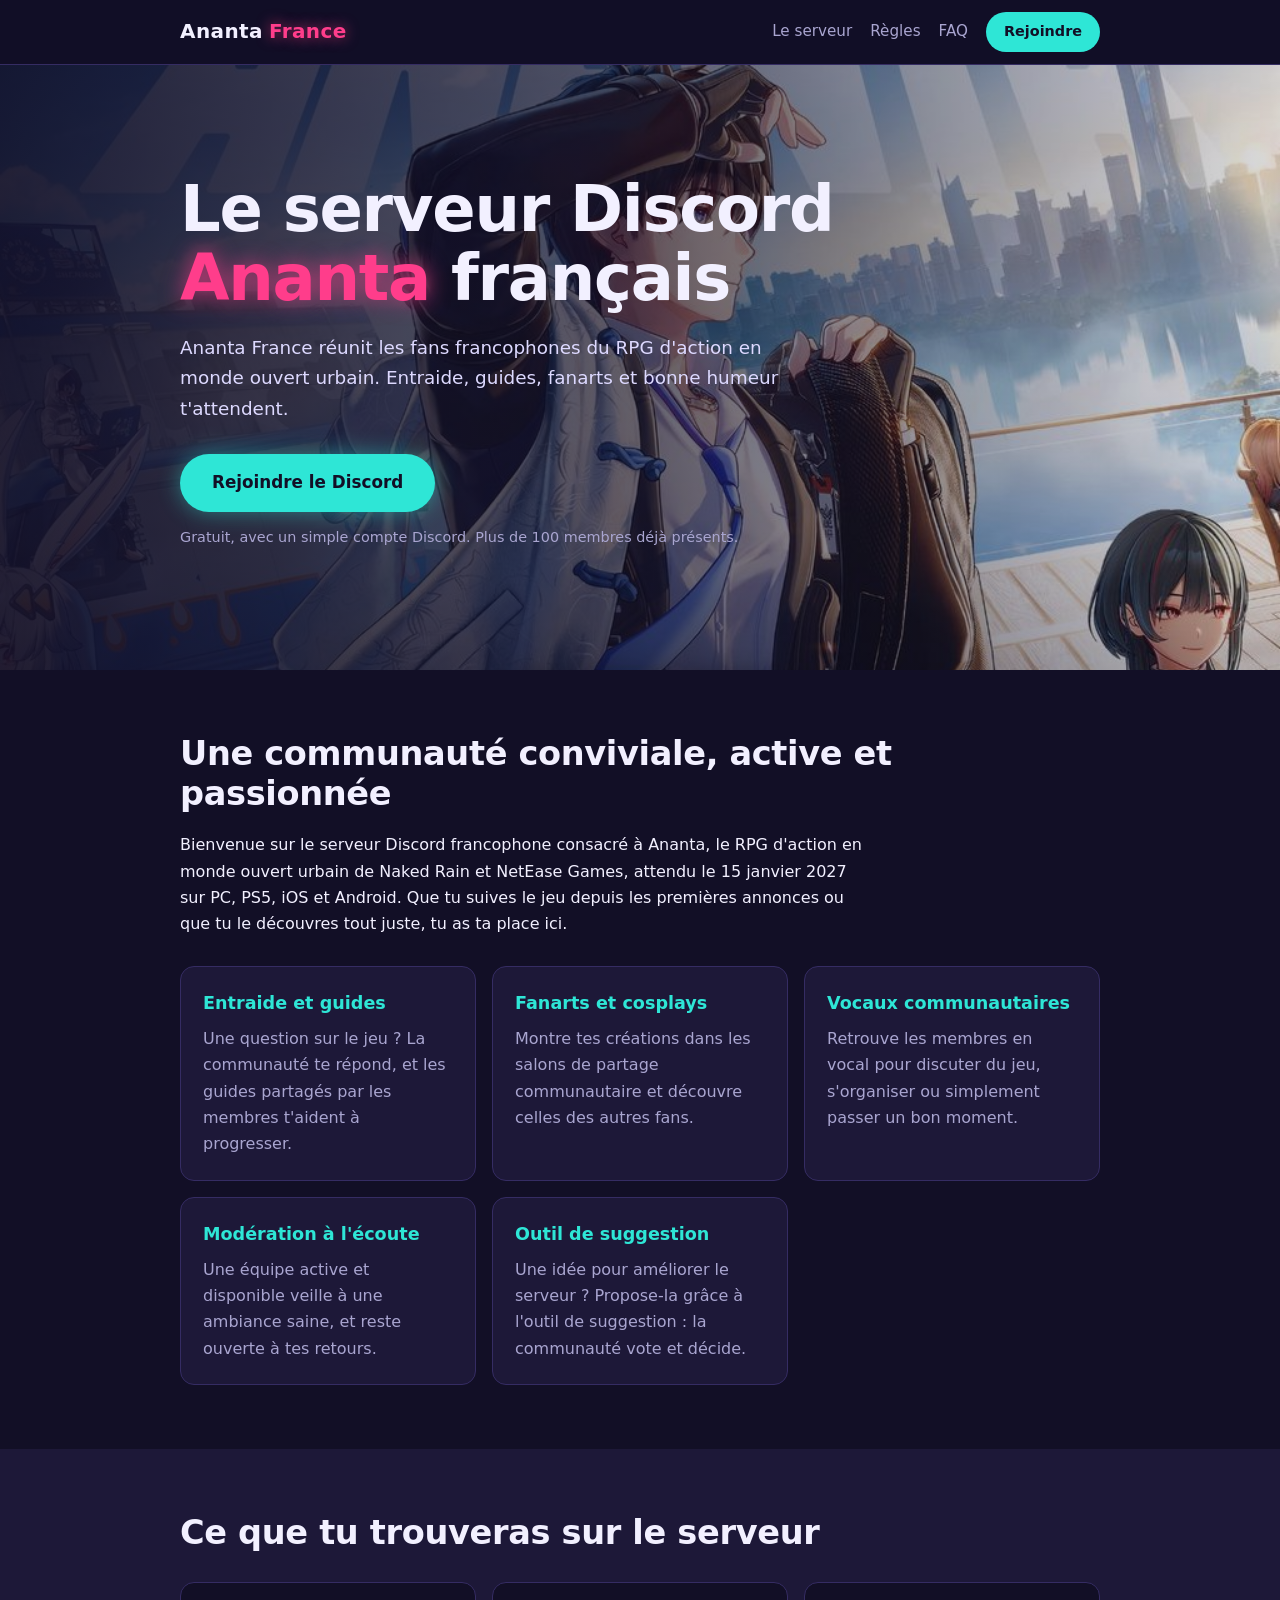
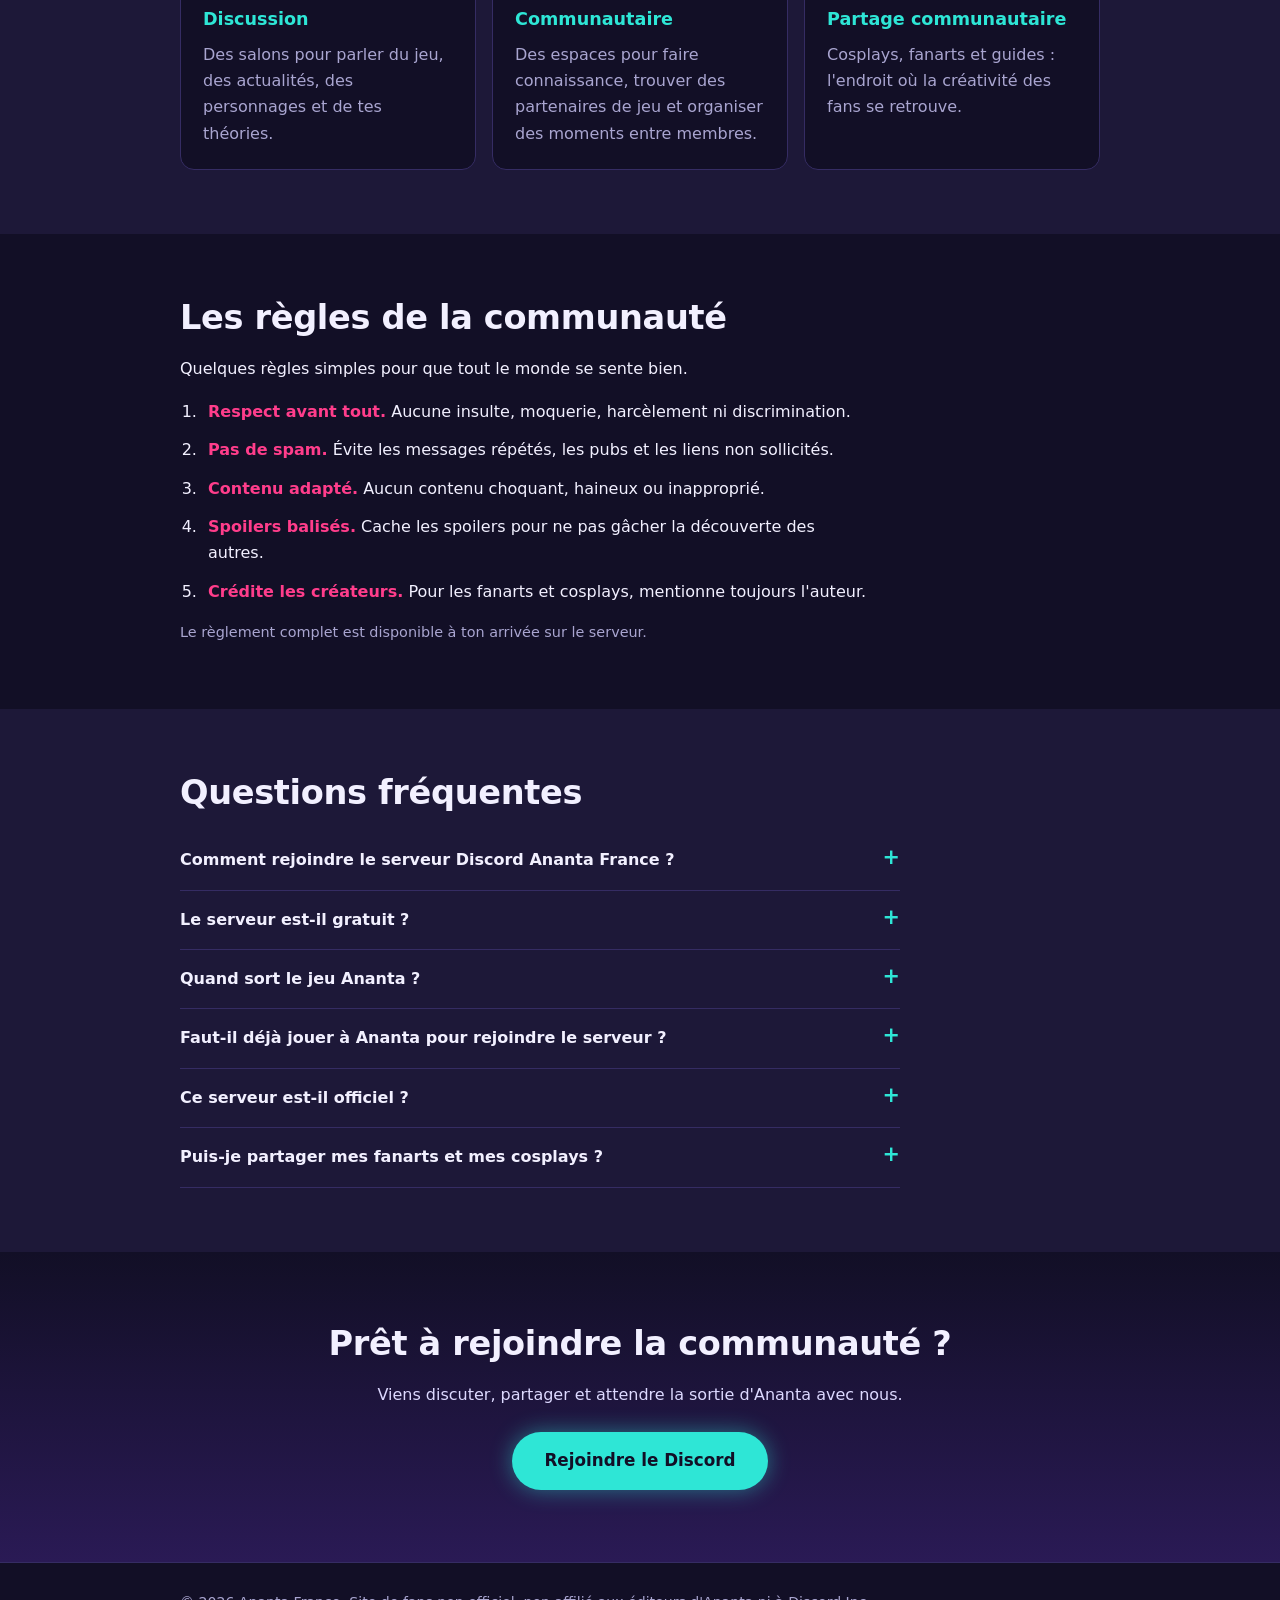
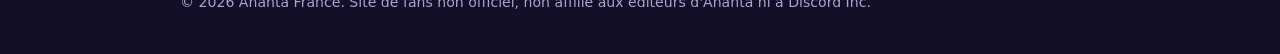
==== index.html @ fae31d38 "Add files via upload" ====
<!DOCTYPE html>
<html lang="fr">
<head>
<meta charset="utf-8">
<meta name="viewport" content="width=device-width, initial-scale=1">

<!-- SEO : si ton domaine n'est pas www.ananta-france.fr, remplace-le partout (index.html, sitemap.xml, robots.txt) -->
<title>Serveur Discord Ananta français : rejoins Ananta France</title>
<meta name="description" content="Ananta France, le serveur Discord francophone dédié au RPG Ananta : entraide, guides, fanarts, cosplay et vocaux. Rejoins plus de 100 fans gratuitement.">
<link rel="canonical" href="https://www.ananta-france.fr/">
<meta name="robots" content="index, follow">
<meta name="theme-color" content="#120f26">

<meta property="og:type" content="website">
<meta property="og:title" content="Serveur Discord Ananta français : Ananta France">
<meta property="og:description" content="La communauté francophone d'Ananta : entraide, guides, fanarts, cosplay et vocaux. Rejoins-nous sur Discord.">
<meta property="og:url" content="https://www.ananta-france.fr/">
<meta property="og:image" content="https://www.ananta-france.fr/image-partage.jpg">
<meta property="og:locale" content="fr_FR">
<meta name="twitter:card" content="summary_large_image">

<link rel="stylesheet" href="style.css">

<script type="application/ld+json">
{
  "@context": "https://schema.org",
  "@type": "WebSite",
  "name": "Ananta France",
  "url": "https://www.ananta-france.fr/",
  "inLanguage": "fr",
  "description": "Serveur Discord francophone de fans du jeu Ananta."
}
</script>
<script type="application/ld+json">
{
  "@context": "https://schema.org",
  "@type": "FAQPage",
  "mainEntity": [
    {"@type":"Question","name":"Comment rejoindre le serveur Discord Ananta France ?","acceptedAnswer":{"@type":"Answer","text":"Clique sur le bouton « Rejoindre le Discord » puis valide l'invitation. Il te faut un compte Discord gratuit."}},
    {"@type":"Question","name":"Le serveur est-il gratuit ?","acceptedAnswer":{"@type":"Answer","text":"Oui, l'accès à Ananta France est entièrement gratuit."}},
    {"@type":"Question","name":"Quand sort le jeu Ananta ?","acceptedAnswer":{"@type":"Answer","text":"Ananta est attendu le 15 janvier 2027 sur PC, PS5, iOS et Android."}},
    {"@type":"Question","name":"Faut-il déjà jouer à Ananta pour rejoindre le serveur ?","acceptedAnswer":{"@type":"Answer","text":"Non. Tu peux suivre le jeu depuis les premières annonces ou le découvrir tout juste, tout le monde est bienvenu."}},
    {"@type":"Question","name":"Ce serveur est-il officiel ?","acceptedAnswer":{"@type":"Answer","text":"Non. Ananta France est une communauté de fans, non affiliée aux éditeurs du jeu ni à Discord Inc."}},
    {"@type":"Question","name":"Puis-je partager mes fanarts et mes cosplays ?","acceptedAnswer":{"@type":"Answer","text":"Oui, des salons de partage communautaire sont dédiés aux fanarts, aux cosplays et aux guides."}}
  ]
}
</script>
</head>

<body>
<a class="evitement" href="#contenu">Aller au contenu</a>

<header class="entete">
  <div class="conteneur entete-ligne">
    <a class="logo" href="#haut" id="haut">Ananta<span>France</span></a>
    <nav aria-label="Navigation principale">
      <a href="#serveur">Le serveur</a>
      <a href="#regles">Règles</a>
      <a href="#faq">FAQ</a>
      <a class="bouton bouton-petit" href="https://discord.gg/QbMDtARXmU" target="_blank" rel="noopener">Rejoindre</a>
    </nav>
  </div>
</header>

<main id="contenu">

  <section class="hero">

    <div class="conteneur hero-texte">
      <h1>Le serveur Discord <em>Ananta</em> français</h1>
      <p class="accroche">Ananta France réunit les fans francophones du RPG d'action en monde ouvert urbain. Entraide, guides, fanarts et bonne humeur t'attendent.</p>
      <a class="bouton" href="https://discord.gg/QbMDtARXmU" target="_blank" rel="noopener">Rejoindre le Discord</a>
      <p class="note">Gratuit, avec un simple compte Discord. Plus de 100 membres déjà présents.</p>
    </div>
  </section>

  <section id="serveur" class="bande">
    <div class="conteneur">
      <h2>Une communauté conviviale, active et passionnée</h2>
      <p>Bienvenue sur le serveur Discord francophone consacré à Ananta, le RPG d'action en monde ouvert urbain de Naked Rain et NetEase Games, attendu le 15 janvier 2027 sur PC, PS5, iOS et Android. Que tu suives le jeu depuis les premières annonces ou que tu le découvres tout juste, tu as ta place ici.</p>

      <div class="grille">
        <article class="carte"><h3>Entraide et guides</h3><p>Une question sur le jeu ? La communauté te répond, et les guides partagés par les membres t'aident à progresser.</p></article>
        <article class="carte"><h3>Fanarts et cosplays</h3><p>Montre tes créations dans les salons de partage communautaire et découvre celles des autres fans.</p></article>
        <article class="carte"><h3>Vocaux communautaires</h3><p>Retrouve les membres en vocal pour discuter du jeu, s'organiser ou simplement passer un bon moment.</p></article>
        <article class="carte"><h3>Modération à l'écoute</h3><p>Une équipe active et disponible veille à une ambiance saine, et reste ouverte à tes retours.</p></article>
        <article class="carte"><h3>Outil de suggestion</h3><p>Une idée pour améliorer le serveur ? Propose-la grâce à l'outil de suggestion : la communauté vote et décide.</p></article>
      </div>
    </div>
  </section>

  <section class="bande bande-claire">
    <div class="conteneur">
      <h2>Ce que tu trouveras sur le serveur</h2>
      <div class="grille grille-3">
        <article class="carte carte-sombre"><h3>Discussion</h3><p>Des salons pour parler du jeu, des actualités, des personnages et de tes théories.</p></article>
        <article class="carte carte-sombre"><h3>Communautaire</h3><p>Des espaces pour faire connaissance, trouver des partenaires de jeu et organiser des moments entre membres.</p></article>
        <article class="carte carte-sombre"><h3>Partage communautaire</h3><p>Cosplays, fanarts et guides : l'endroit où la créativité des fans se retrouve.</p></article>
      </div>
    </div>
  </section>

  <section id="regles" class="bande">
    <div class="conteneur">
      <h2>Les règles de la communauté</h2>
      <p>Quelques règles simples pour que tout le monde se sente bien.</p>
      <ol class="regles">
        <li><strong>Respect avant tout.</strong> Aucune insulte, moquerie, harcèlement ni discrimination.</li>
        <li><strong>Pas de spam.</strong> Évite les messages répétés, les pubs et les liens non sollicités.</li>
        <li><strong>Contenu adapté.</strong> Aucun contenu choquant, haineux ou inapproprié.</li>
        <li><strong>Spoilers balisés.</strong> Cache les spoilers pour ne pas gâcher la découverte des autres.</li>
        <li><strong>Crédite les créateurs.</strong> Pour les fanarts et cosplays, mentionne toujours l'auteur.</li>
      </ol>
      <p class="note">Le règlement complet est disponible à ton arrivée sur le serveur.</p>
    </div>
  </section>

  <section id="faq" class="bande bande-claire">
    <div class="conteneur">
      <h2>Questions fréquentes</h2>
      <details><summary>Comment rejoindre le serveur Discord Ananta France ?</summary><p>Clique sur le bouton « Rejoindre le Discord » puis valide l'invitation. Il te faut un compte Discord gratuit.</p></details>
      <details><summary>Le serveur est-il gratuit ?</summary><p>Oui, l'accès à Ananta France est entièrement gratuit.</p></details>
      <details><summary>Quand sort le jeu Ananta ?</summary><p>Ananta est attendu le 15 janvier 2027 sur PC, PS5, iOS et Android.</p></details>
      <details><summary>Faut-il déjà jouer à Ananta pour rejoindre le serveur ?</summary><p>Non. Tu peux suivre le jeu depuis les premières annonces ou le découvrir tout juste, tout le monde est bienvenu.</p></details>
      <details><summary>Ce serveur est-il officiel ?</summary><p>Non. Ananta France est une communauté de fans, non affiliée aux éditeurs du jeu ni à Discord Inc.</p></details>
      <details><summary>Puis-je partager mes fanarts et mes cosplays ?</summary><p>Oui, des salons de partage communautaire sont dédiés aux fanarts, aux cosplays et aux guides.</p></details>
    </div>
  </section>

  <section class="final">
    <div class="conteneur">
      <h2>Prêt à rejoindre la communauté ?</h2>
      <p>Viens discuter, partager et attendre la sortie d'Ananta avec nous.</p>
      <a class="bouton" href="https://discord.gg/QbMDtARXmU" target="_blank" rel="noopener">Rejoindre le Discord</a>
    </div>
  </section>

</main>

<footer class="pied">
  <div class="conteneur">
    <p>© 2026 Ananta France. Site de fans non officiel, non affilié aux éditeurs d'Ananta ni à Discord Inc.</p>
  </div>
</footer>
</body>
</html>
---- style.css ----
:root{
  --nuit:#120f26;
  --surface:#1d1838;
  --surface-2:#271f4a;
  --texte:#f2f0ff;
  --discret:#a9a5d0;
  --cyan:#2ee6d6;
  --rose:#ff3d8b;
  --trait:#352c63;
}
*{box-sizing:border-box}
html{scroll-behavior:smooth}
body{margin:0;background:var(--nuit);color:var(--texte);font-family:"Segoe UI",system-ui,-apple-system,Helvetica,Arial,sans-serif;line-height:1.65}
.conteneur{max-width:960px;margin:0 auto;padding:0 20px}
a{color:var(--cyan)}
a:focus-visible,summary:focus-visible{outline:3px solid var(--cyan);outline-offset:3px}
.evitement{position:absolute;left:-999px;top:8px;background:var(--cyan);color:var(--nuit);padding:8px 14px;border-radius:6px;z-index:10}
.evitement:focus{left:8px}

/* En-tête */
.entete{position:sticky;top:0;z-index:5;background:rgba(18,15,38,.92);backdrop-filter:blur(8px);border-bottom:1px solid var(--trait)}
.entete-ligne{display:flex;justify-content:space-between;align-items:center;gap:12px;padding-top:12px;padding-bottom:12px;flex-wrap:wrap}
.logo{font-weight:800;font-size:1.25rem;letter-spacing:.02em;text-decoration:none;color:var(--texte)}
.logo span{color:var(--rose);margin-left:6px;text-shadow:0 0 14px rgba(255,61,139,.7)}
nav{display:flex;align-items:center;gap:18px;flex-wrap:wrap}
nav a{text-decoration:none;color:var(--discret);font-size:.95rem}
nav a:hover{color:var(--cyan)}
nav a.bouton{color:var(--nuit)}

/* Boutons */
.bouton{display:inline-block;background:var(--cyan);color:var(--nuit);font-weight:800;text-decoration:none;padding:15px 32px;border-radius:999px;font-size:1.05rem;box-shadow:0 0 22px rgba(46,230,214,.45);transition:box-shadow .15s,transform .15s}
.bouton:hover{box-shadow:0 0 34px rgba(46,230,214,.75);transform:translateY(-1px)}
.bouton-petit{padding:8px 18px;font-size:.9rem;box-shadow:none}

/* Hero : l'élément visuel marquant */
.hero{position:relative;overflow:hidden;padding:110px 0 120px;min-height:560px;display:flex;align-items:center;background:linear-gradient(90deg,rgba(18,15,38,.92) 0%,rgba(18,15,38,.7) 45%,rgba(18,15,38,.15) 100%),url("fond-hero.jpg") center 30%/cover no-repeat,var(--nuit)}
.hero .conteneur{width:100%}
.hero-texte{position:relative;z-index:1}
h1{font-size:clamp(2.2rem,7vw,4rem);line-height:1.08;margin:0 0 20px;letter-spacing:-.02em;max-width:15ch}
h1 em{font-style:normal;color:var(--rose);text-shadow:0 0 22px rgba(255,61,139,.75)}
.accroche{font-size:1.15rem;color:#ddd9ff;max-width:52ch;margin:0 0 30px}
.note{font-size:.9rem;color:var(--discret);margin:14px 0 0}

/* Sections */
.bande{padding:64px 0}
.bande-claire{background:var(--surface)}
h2{font-size:clamp(1.5rem,4vw,2.1rem);line-height:1.2;margin:0 0 18px;letter-spacing:-.01em}
h3{font-size:1.1rem;margin:0 0 8px;color:var(--cyan)}
p{max-width:68ch;margin:0 0 14px}
.grille{display:grid;grid-template-columns:repeat(auto-fit,minmax(250px,1fr));gap:16px;margin-top:28px}
.grille-3{grid-template-columns:repeat(auto-fit,minmax(240px,1fr))}
.carte{background:var(--surface);border:1px solid var(--trait);border-radius:14px;padding:22px}
.carte p{margin:0;color:var(--discret)}
.carte-sombre{background:var(--nuit)}

/* Règles */
.regles{padding-left:22px;max-width:68ch}
.regles li{margin-bottom:12px;padding-left:6px}
.regles strong{color:var(--rose)}

/* FAQ */
details{border-bottom:1px solid var(--trait);padding:16px 0;max-width:720px}
summary{cursor:pointer;font-weight:700;list-style:none;position:relative;padding-right:28px}
summary::-webkit-details-marker{display:none}
summary::after{content:"+";position:absolute;right:0;color:var(--cyan);font-size:1.3rem;line-height:1}
details[open] summary::after{content:"\2212"}
details p{margin:12px 0 0;color:var(--discret)}

/* Final et pied */
.final{text-align:center;padding:72px 0;background:linear-gradient(180deg,var(--nuit),#2a1a55)}
.final p{margin-left:auto;margin-right:auto;color:#ddd9ff}
.final .bouton{margin-top:10px}
.pied{padding:28px 0 40px;font-size:.88rem;color:var(--discret);border-top:1px solid var(--trait)}
.pied p{margin:0;max-width:none}

@media (max-width:700px){.hero{padding:64px 0 72px;min-height:0;background:linear-gradient(180deg,rgba(18,15,38,.78) 0%,rgba(18,15,38,.9) 100%),url("fond-hero.jpg") center/cover no-repeat,var(--nuit)}nav{gap:12px}}
@media (prefers-reduced-motion:reduce){html{scroll-behavior:auto}.bouton{transition:none}}
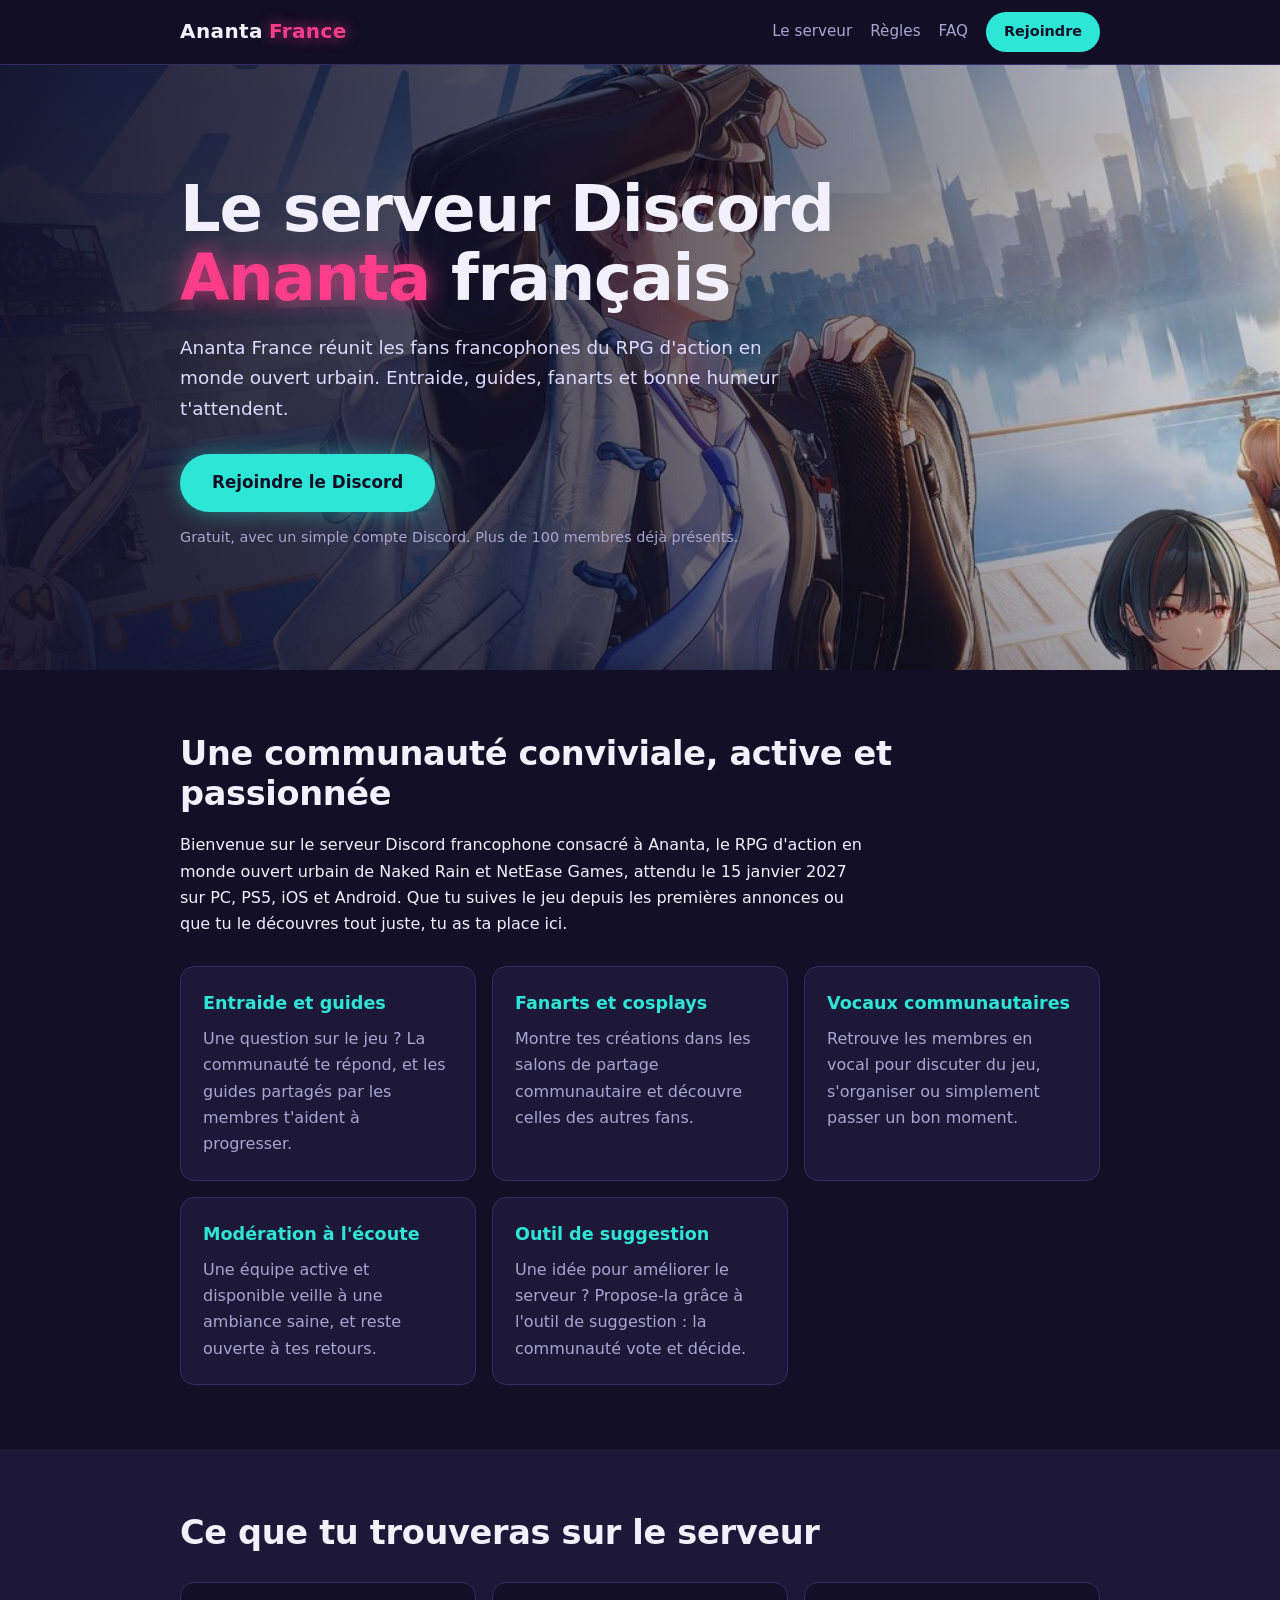
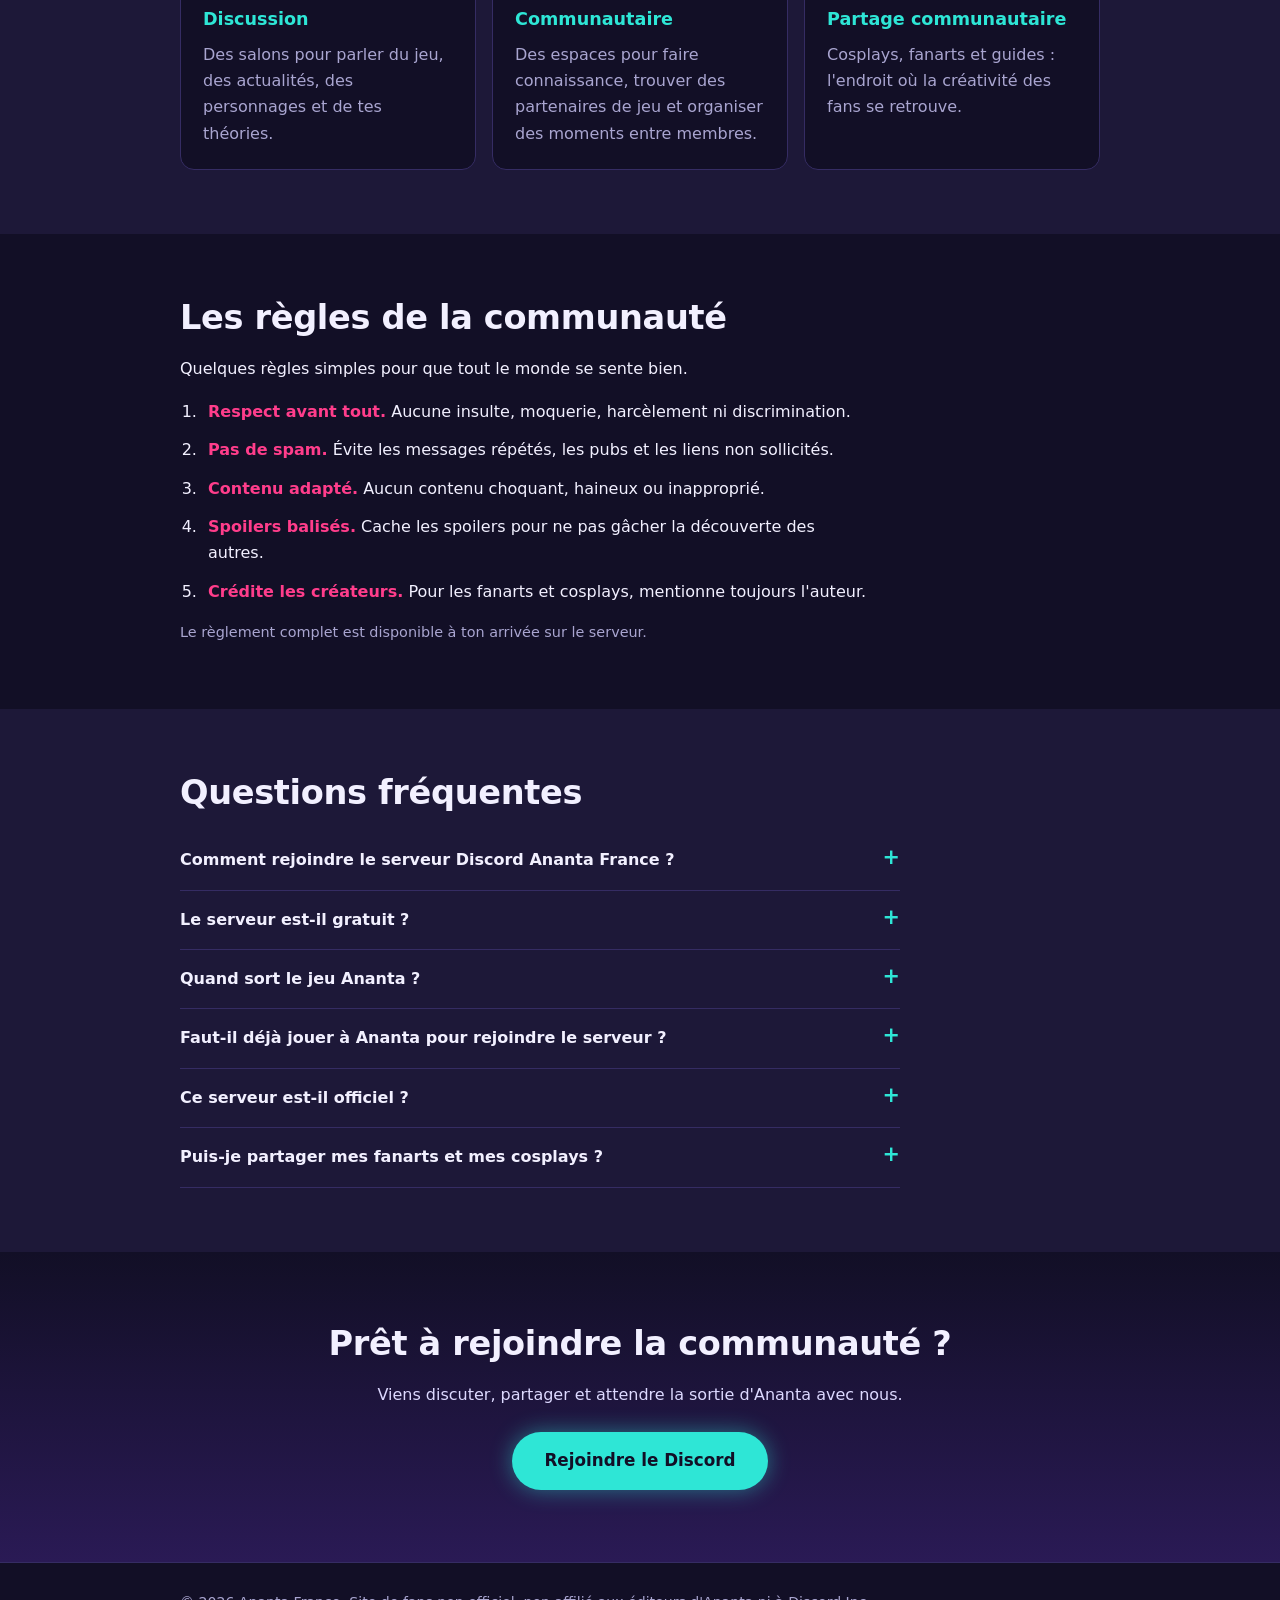
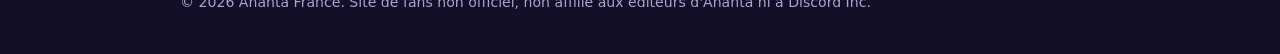
==== commit 7d57319b: "Add files via upload" ====
--- a/index.html
+++ b/index.html
@@ -7,15 +7,16 @@
 <!-- SEO : si ton domaine n'est pas www.ananta-france.fr, remplace-le partout (index.html, sitemap.xml, robots.txt) -->
 <title>Serveur Discord Ananta français : rejoins Ananta France</title>
 <meta name="description" content="Ananta France, le serveur Discord francophone dédié au RPG Ananta : entraide, guides, fanarts, cosplay et vocaux. Rejoins plus de 100 fans gratuitement.">
-<link rel="canonical" href="https://www.ananta-france.fr/">
+<link rel="canonical" href="https://anantafrancefr.github.io/ananta-france/">
 <meta name="robots" content="index, follow">
+<meta name="google-site-verification" content="oDC76HXOUed3iF7mIIZiUCqZ8vqc1svTFOfVgzraqcs" />
 <meta name="theme-color" content="#120f26">
 
 <meta property="og:type" content="website">
 <meta property="og:title" content="Serveur Discord Ananta français : Ananta France">
 <meta property="og:description" content="La communauté francophone d'Ananta : entraide, guides, fanarts, cosplay et vocaux. Rejoins-nous sur Discord.">
-<meta property="og:url" content="https://www.ananta-france.fr/">
-<meta property="og:image" content="https://www.ananta-france.fr/image-partage.jpg">
+<meta property="og:url" content="https://anantafrancefr.github.io/ananta-france/">
+<meta property="og:image" content="https://anantafrancefr.github.io/ananta-france/image-partage.jpg">
 <meta property="og:locale" content="fr_FR">
 <meta name="twitter:card" content="summary_large_image">
 
@@ -26,7 +27,7 @@
   "@context": "https://schema.org",
   "@type": "WebSite",
   "name": "Ananta France",
-  "url": "https://www.ananta-france.fr/",
+  "url": "https://anantafrancefr.github.io/ananta-france/",
   "inLanguage": "fr",
   "description": "Serveur Discord francophone de fans du jeu Ananta."
 }
--- a/style.css
+++ b/style.css
@@ -33,7 +33,7 @@
 .bouton-petit{padding:8px 18px;font-size:.9rem;box-shadow:none}
 
 /* Hero : l'élément visuel marquant */
-.hero{position:relative;overflow:hidden;padding:110px 0 120px;min-height:560px;display:flex;align-items:center;background:linear-gradient(90deg,rgba(18,15,38,.92) 0%,rgba(18,15,38,.7) 45%,rgba(18,15,38,.15) 100%),url("fond-hero.jpg") center 30%/cover no-repeat,var(--nuit)}
+.hero{position:relative;overflow:hidden;padding:110px 0 120px;min-height:560px;display:flex;align-items:center;background:linear-gradient(90deg,rgba(18,15,38,.92) 0%,rgba(18,15,38,.7) 45%,rgba(18,15,38,.15) 100%),url("image-partage.jpg") center 30%/cover no-repeat,var(--nuit)}
 .hero .conteneur{width:100%}
 .hero-texte{position:relative;z-index:1}
 h1{font-size:clamp(2.2rem,7vw,4rem);line-height:1.08;margin:0 0 20px;letter-spacing:-.02em;max-width:15ch}
@@ -73,5 +73,5 @@
 .pied{padding:28px 0 40px;font-size:.88rem;color:var(--discret);border-top:1px solid var(--trait)}
 .pied p{margin:0;max-width:none}
 
-@media (max-width:700px){.hero{padding:64px 0 72px;min-height:0;background:linear-gradient(180deg,rgba(18,15,38,.78) 0%,rgba(18,15,38,.9) 100%),url("fond-hero.jpg") center/cover no-repeat,var(--nuit)}nav{gap:12px}}
+@media (max-width:700px){.hero{padding:64px 0 72px;min-height:0;background:linear-gradient(180deg,rgba(18,15,38,.78) 0%,rgba(18,15,38,.9) 100%),url("image-partage.jpg") center/cover no-repeat,var(--nuit)}nav{gap:12px}}
 @media (prefers-reduced-motion:reduce){html{scroll-behavior:auto}.bouton{transition:none}}
